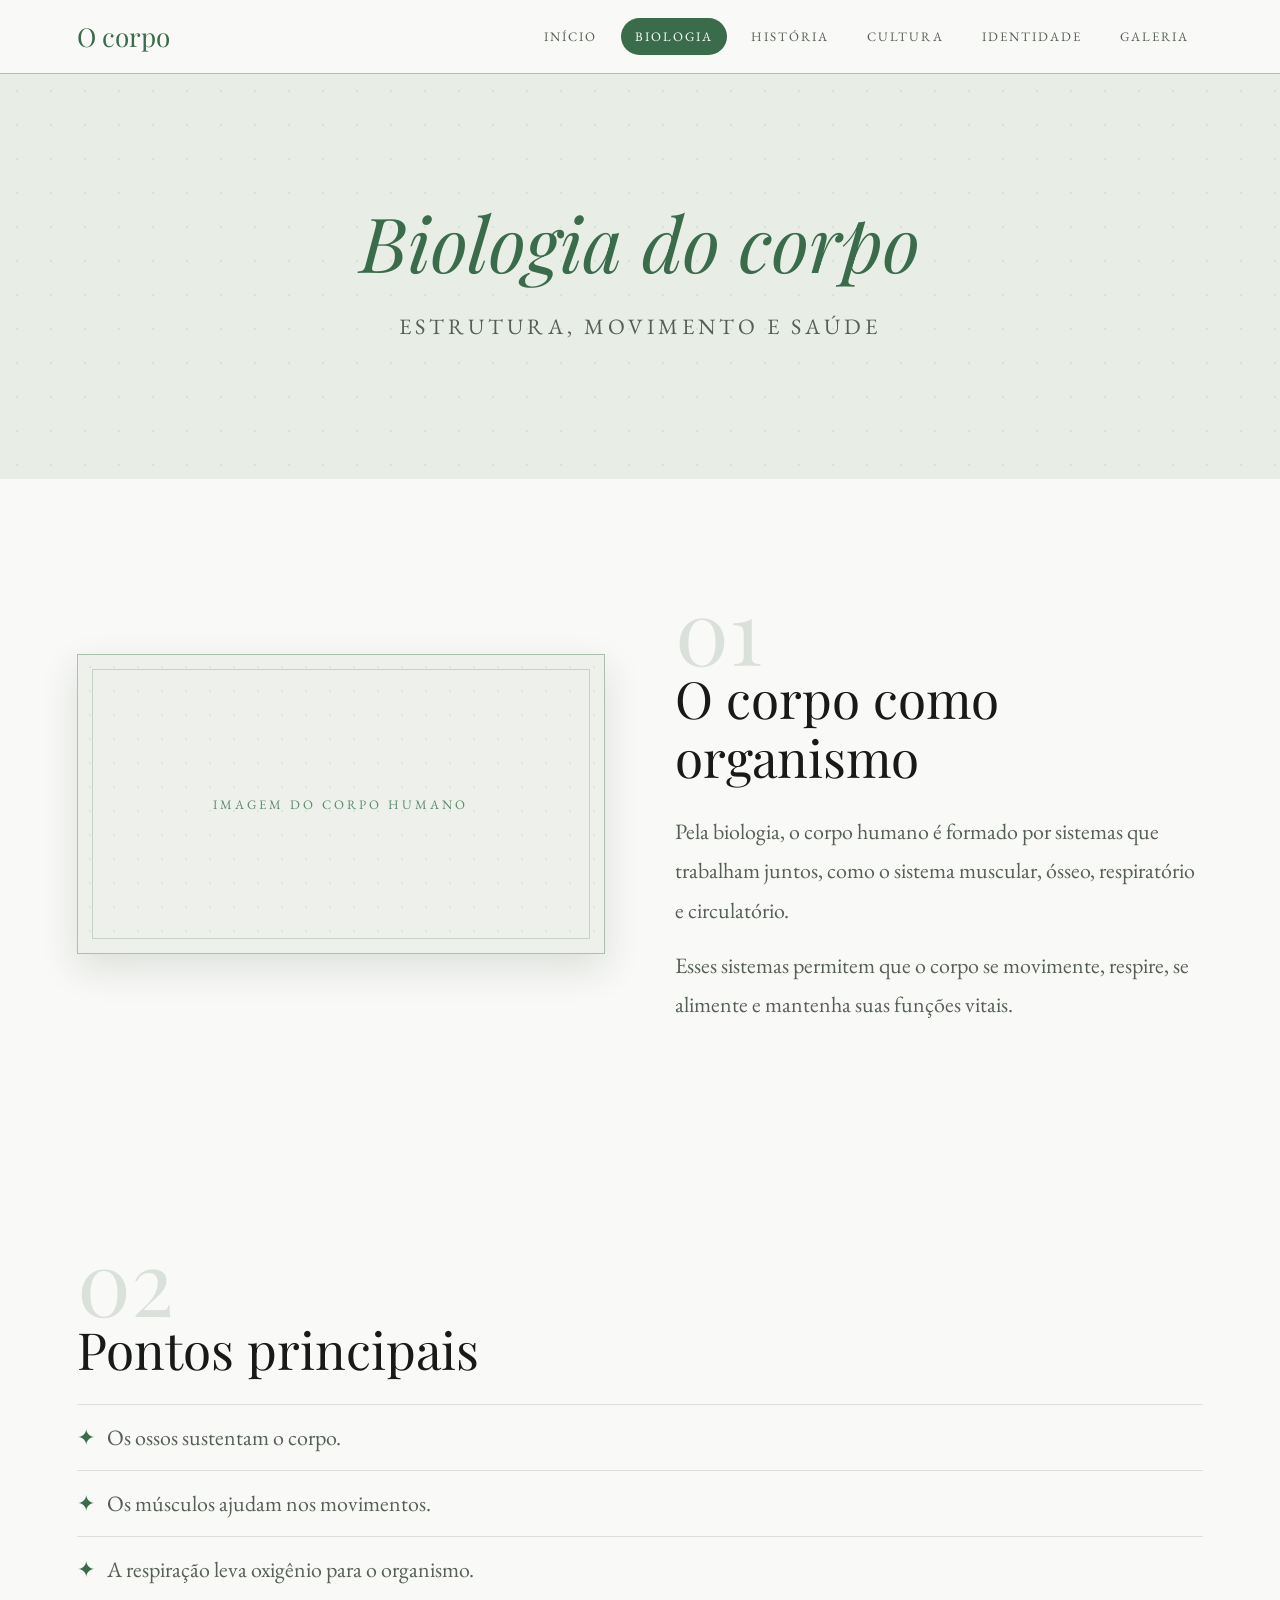
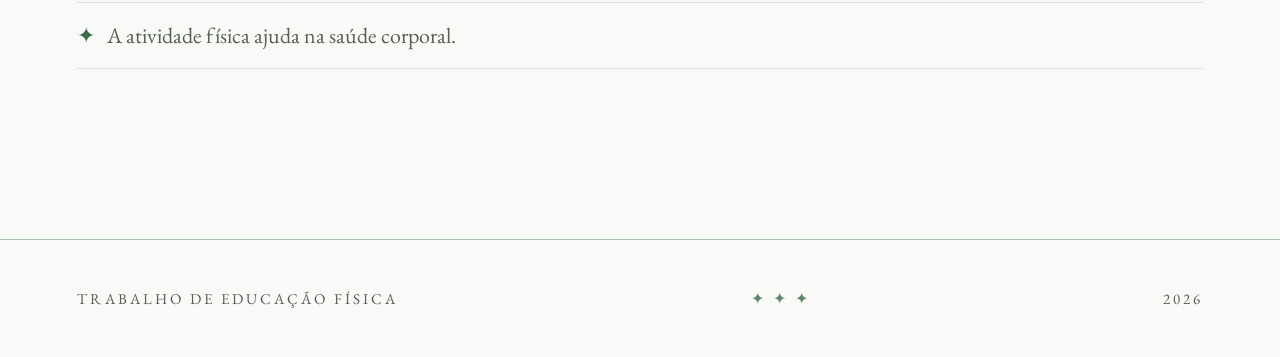
==== html/biologia.html @ e984618e "-Foi adicionada um menu para navergar nos conteudos -Foi adicionado uma imagem para teste" ====
<!DOCTYPE html>
<html lang="pt-BR">
<head>
  <meta charset="UTF-8">
  <meta name="viewport" content="width=device-width, initial-scale=1.0">

  <title>Biologia do Corpo</title>

  <link rel="preconnect" href="https://fonts.googleapis.com">
  <link rel="preconnect" href="https://fonts.gstatic.com" crossorigin>
  <link href="https://fonts.googleapis.com/css2?family=Playfair+Display:ital,wght@0,400;0,700;1,400&family=EB+Garamond:wght@400;500&display=swap" rel="stylesheet">

  <!-- Arquivos CSS separados -->
  <link rel="stylesheet" href="/css/base.css">
  <link rel="stylesheet" href="/css/menu.css">
  <link rel="stylesheet" href="/css/hero.css">
  <link rel="stylesheet" href="/css/layout.css">
  <link rel="stylesheet" href="/css/componentes.css">
  <link rel="stylesheet" href="/css/responsivo.css">
</head>
<body>
  <nav class="menu">
    <a href="../index.html" class="logo">O corpo</a>

    <div class="abas">
      <a href="../index.html">Início</a>
      <a href="biologia.html" class="ativo">Biologia</a>
      <a href="historia.html">História</a>
      <a href="cultura.html">Cultura</a>
      <a href="identidade.html">Identidade</a>
      <a href="galeria.html">Galeria</a>
    </div>
  </nav>
  <header class="hero-menor">
    <div>
      <h1>Biologia do corpo</h1>
      <p>estrutura, movimento e saúde</p>
    </div>
  </header>

  <main class="container">

    <section class="duas-colunas">

      <div class="bloco-imagem">
        <span>Imagem do corpo humano</span>
      </div>

      <div class="texto">
        <span class="numero">01</span>

        <h2>O corpo como organismo</h2>

        <p>
          Pela biologia, o corpo humano é formado por sistemas que trabalham
          juntos, como o sistema muscular, ósseo, respiratório e circulatório.
        </p>

        <p>
          Esses sistemas permitem que o corpo se movimente, respire,
          se alimente e mantenha suas funções vitais.
        </p>
      </div>

    </section>

    <section class="secao topicos">
      <span class="numero">02</span>

      <h2>Pontos principais</h2>

      <ul>
        <li>Os ossos sustentam o corpo.</li>
        <li>Os músculos ajudam nos movimentos.</li>
        <li>A respiração leva oxigênio para o organismo.</li>
        <li>A atividade física ajuda na saúde corporal.</li>
      </ul>
    </section>

  </main>

  <footer class="rodape">
    <p>Trabalho de Educação Física</p>
    <span>✦ ✦ ✦</span>
    <p>2026</p>
  </footer>

</body>
</html>
---- css/base.css ----
/* =========================================================
   BASE.CSS
   Configurações gerais do site:
   cores, reset, fonte e estilos básicos.
========================================================= */

/* Variáveis de cores usadas no site inteiro */
:root {
  --fundo: #f9f9f7;
  --fundo-2: #f1f3ef;
  --fundo-3: #e8ede5;

  --texto: #181a17;
  --texto-suave: #556055;

  --verde: #3a6b4a;
  --verde-claro: #5c8a6a;

  --caixa: #eef1eb;
  --borda: #aabfae;
  --linha: rgba(24, 26, 23, 0.12);
  --sombra: rgba(40, 80, 50, 0.14);
}

/* Remove margens e espaçamentos padrões do navegador */
* {
  box-sizing: border-box;
  margin: 0;
  padding: 0;
}

/* Configuração principal do corpo da página */
body {
  background: var(--fundo);
  color: var(--texto);
  font-family: 'EB Garamond', serif;
  overflow-x: hidden;
}

/* Títulos principais das seções */
h2 {
  font-family: 'Playfair Display', serif;
  font-size: clamp(34px, 4vw, 52px);
  font-weight: 400;
  line-height: 1.15;
  margin-bottom: 25px;
}

/* Parte destacada dentro dos títulos */
h2 em {
  color: var(--verde);
}

/* Parágrafos do site */
p {
  color: var(--texto-suave);
  font-size: 22px;
  line-height: 1.8;
  margin-bottom: 15px;
}
---- css/menu.css ----
/* =========================================================
   MENU.CSS
   Estilos do menu superior e das abas.
========================================================= */

/* Barra do menu */
.menu {
  width: 100%;
  padding: 18px 6%;
  background: rgba(249, 249, 247, 0.92);
  border-bottom: 1px solid var(--borda);

  display: flex;
  align-items: center;
  justify-content: space-between;
  gap: 30px;

  position: sticky;
  top: 0;
  z-index: 10;
  backdrop-filter: blur(8px);
}

/* Logo do menu */
.logo {
  font-family: 'Playfair Display', serif;
  font-size: 26px;
  color: var(--verde);
  text-decoration: none;
  white-space: nowrap;
}

/* Área onde ficam os links */
.abas {
  display: flex;
  align-items: center;
  gap: 10px;
  flex-wrap: wrap;
}

/* Link normal do menu */
.abas a {
  color: var(--texto-suave);
  text-decoration: none;
  text-transform: uppercase;
  letter-spacing: 2px;
  font-size: 13px;

  padding: 10px 14px;
  border-radius: 999px;
  transition: 0.2s;
}

/* Efeito ao passar o mouse */
.abas a:hover {
  background: var(--fundo-3);
  color: var(--verde);
}

/* Aba da página atual */
.abas a.ativo {
  background: var(--verde);
  color: white;
}
---- css/hero.css ----
/* =========================================================
   HERO.CSS
   Estilos da capa principal e das capas menores.
========================================================= */

/* Capa grande da página inicial */
.hero {
  min-height: 90vh;
  position: relative;
  display: grid;

  grid-template-columns: 1fr 1fr 1.4fr 1fr 1fr;
  grid-template-rows: 90px 1fr auto 1fr 90px;

  background: var(--fundo);
  overflow: hidden;
}

/* Pontinhos de fundo da capa */
.hero::before {
  content: "";
  position: absolute;
  inset: 0;

  background-image: radial-gradient(var(--borda) 1px, transparent 1px);
  background-size: 36px 36px;
  opacity: 0.22;
}

/* Área do título da capa */
.hero-titulo {
  grid-column: 2 / 5;
  grid-row: 3 / 4;

  z-index: 2;
  text-align: center;
  align-self: center;
  justify-self: center;
}

/* Título da capa */
.hero-titulo h1 {
  font-family: 'Playfair Display', serif;
  font-size: clamp(48px, 6vw, 92px);
  font-style: italic;
  font-weight: 400;
  line-height: 1.05;
}

/* Subtítulo da capa */
.hero-titulo p {
  margin-top: 20px;
  color: var(--verde-claro);
  text-transform: uppercase;
  letter-spacing: 5px;
  font-size: 16px;
}

/* Capa menor das páginas internas */
.hero-menor {
  min-height: 45vh;
  background: var(--fundo-3);
  display: flex;
  align-items: center;
  justify-content: center;
  text-align: center;
  padding: 70px 20px;
  position: relative;
  overflow: hidden;
}

/* Pontinhos da capa menor */
.hero-menor::before {
  content: "";
  position: absolute;
  inset: 0;
  background-image: radial-gradient(var(--borda) 1px, transparent 1px);
  background-size: 34px 34px;
  opacity: 0.25;
}

/* Conteúdo da capa menor */
.hero-menor div {
  position: relative;
  z-index: 1;
}

/* Título da capa menor */
.hero-menor h1 {
  font-family: 'Playfair Display', serif;
  font-size: clamp(42px, 6vw, 76px);
  font-style: italic;
  font-weight: 400;
  color: var(--verde);
}

/* Subtítulo da capa menor */
.hero-menor p {
  margin-top: 15px;
  letter-spacing: 4px;
  text-transform: uppercase;
}

/* Blocos decorativos da capa inicial */
.bloco {
  position: relative;
  z-index: 1;

  background: var(--caixa);
  border: 1px solid var(--borda);
  box-shadow: 0 14px 35px var(--sombra);

  display: flex;
  align-items: center;
  justify-content: center;

  color: var(--verde-claro);
  text-transform: uppercase;
  letter-spacing: 3px;
  font-size: 12px;

  overflow: hidden;
}

/* Textura de pontinhos dentro dos blocos */
.bloco::before {
  content: "";
  position: absolute;
  inset: 0;

  background-image: radial-gradient(var(--borda) 1px, transparent 1px);
  background-size: 24px 24px;
  opacity: 0.25;
}

/* Borda interna dos blocos */
.bloco::after {
  content: "";
  position: absolute;
  inset: 14px;
  border: 1px solid var(--borda);
  opacity: 0.6;
}

/* Texto dos blocos */
.bloco span {
  position: relative;
  z-index: 1;
}

/* Bloco grande da esquerda */
.bloco-esquerda {
  grid-column: 1 / 3;
  grid-row: 1 / 4;
  clip-path: polygon(0 0, 100% 0, 82% 100%, 0 100%);
}

/* Bloco de cima */
.bloco-topo {
  grid-column: 3 / 5;
  grid-row: 1 / 2;
  clip-path: polygon(0 0, 100% 0, 100% 70%, 0 100%);
}

/* Bloco grande da direita */
.bloco-direita {
  grid-column: 4 / 6;
  grid-row: 2 / 5;
  clip-path: polygon(18% 0, 100% 0, 100% 100%, 0 100%);
}

/* Bloco inferior esquerdo */
.bloco-baixo-esquerda {
  grid-column: 1 / 3;
  grid-row: 4 / 6;
  clip-path: polygon(0 0, 88% 12%, 100% 100%, 0 100%);
}

/* Bloco inferior central */
.bloco-centro-baixo {
  grid-column: 3 / 4;
  grid-row: 4 / 6;
  clip-path: polygon(8% 8%, 92% 0, 100% 88%, 0 100%);
}
---- css/layout.css ----
/* =========================================================
   LAYOUT.CSS
   Estrutura das seções, colunas e espaçamentos.
========================================================= */

/* Área central do conteúdo */
.container {
  width: 88%;
  max-width: 1180px;
  margin: 0 auto;
}

/* Seção padrão */
.secao {
  position: relative;
  padding: 90px 0;
}

/* Limita a largura dos textos */
.texto {
  max-width: 760px;
}

/* Centraliza textos e blocos */
.centro {
  text-align: center;
  margin-left: auto;
  margin-right: auto;
}

/* Número grande decorativo das seções */
.numero {
  display: block;
  font-family: 'Playfair Display', serif;
  font-size: 90px;
  color: var(--verde);
  opacity: 0.16;
  margin-bottom: -20px;
}

/* Layout de duas colunas */
.duas-colunas {
  display: grid;
  grid-template-columns: 1fr 1fr;
  gap: 70px;
  align-items: center;
  padding: 90px 0;
}

/* Bloco com fundo diferente */
.fundo-alternado {
  background: var(--fundo-2);
  margin: 40px calc(50% - 50vw);
  padding: 20px calc(50vw - 50%);
}

/* Rodapé */
.rodape {
  border-top: 1px solid var(--borda);
  margin: 80px auto 0;
  padding: 45px 6%;

  display: flex;
  align-items: center;
  justify-content: space-between;

  color: var(--verde-claro);
  text-transform: uppercase;
  letter-spacing: 3px;
}

/* Texto do rodapé */
.rodape p {
  font-size: 15px;
  margin: 0;
}
---- css/componentes.css ----
/* =========================================================
   COMPONENTES.CSS
   Caixas de imagem, frase destacada, tópicos, mosaico e galeria.
========================================================= */

/* Caixa padrão para imagens */
.bloco-imagem {
  min-height: 300px;
  position: relative;

  background: var(--caixa);
  border: 1px solid var(--borda);
  box-shadow: 0 14px 35px var(--sombra);

  display: flex;
  align-items: center;
  justify-content: center;

  color: var(--verde-claro);
  text-transform: uppercase;
  letter-spacing: 3px;
  font-size: 13px;

  overflow: hidden;
}

/* Textura da caixa de imagem */
.bloco-imagem::before {
  content: "";
  position: absolute;
  inset: 0;

  background-image: radial-gradient(var(--borda) 1px, transparent 1px);
  background-size: 24px 24px;
  opacity: 0.25;
}

/* Borda interna da caixa de imagem */
.bloco-imagem::after {
  content: "";
  position: absolute;
  inset: 14px;
  border: 1px solid var(--borda);
  opacity: 0.6;
}

/* Texto dentro da caixa de imagem */
.bloco-imagem span {
  position: relative;
  z-index: 1;
}

/* Área da imagem grande */
.imagem-grande {
  margin: 30px 0;
}

/* Caixa da imagem grande */
.imagem-grande .bloco-imagem {
  height: 430px;
  clip-path: polygon(0 5%, 100% 0, 100% 95%, 0 100%);
}

/* Imagem vertical */
.imagem-alta {
  min-height: 460px;
}

/* Parágrafo com barra lateral */
.texto-com-barra {
  border-left: 3px solid var(--verde);
  padding-left: 22px;
}

/* Frase destacada */
.frase-destaque {
  margin: 60px 0;
  padding: 60px 40px;

  border-top: 1px solid var(--borda);
  border-bottom: 1px solid var(--borda);

  text-align: center;
}

/* Texto da frase destacada */
.frase-destaque p {
  max-width: 850px;
  margin: 0 auto;

  font-family: 'Playfair Display', serif;
  font-size: clamp(30px, 4vw, 46px);
  font-style: italic;
  color: var(--texto);
}

/* Lista de tópicos */
.topicos ul {
  list-style: none;
}

/* Item da lista */
.topicos li {
  border-top: 1px solid var(--linha);
  padding: 18px 0;

  color: var(--texto-suave);
  font-size: 22px;
}

/* Símbolo antes de cada tópico */
.topicos li::before {
  content: "✦";
  color: var(--verde);
  margin-right: 12px;
}

/* Linha no último tópico */
.topicos li:last-child {
  border-bottom: 1px solid var(--linha);
}

/* Mosaico de imagens */
.mosaico {
  display: grid;
  grid-template-columns: repeat(12, 1fr);
  grid-template-rows: 210px 210px;
  gap: 12px;
}

/* Posição de cada item do mosaico */
.item-1 {
  grid-column: 1 / 6;
  grid-row: 1 / 2;
}

.item-2 {
  grid-column: 6 / 9;
  grid-row: 1 / 2;
}

.item-3 {
  grid-column: 9 / 13;
  grid-row: 1 / 3;
  clip-path: polygon(0 0, 100% 0, 100% 100%, 10% 100%);
}

.item-4 {
  grid-column: 1 / 4;
  grid-row: 2 / 3;
}

.item-5 {
  grid-column: 4 / 9;
  grid-row: 2 / 3;
}

/* Altura dos itens do mosaico */
.mosaico .bloco-imagem {
  height: 100%;
  min-height: 0;
}

/* Galeria circular */
.galeria-circular {
  display: flex;
  justify-content: center;
  align-items: center;
  gap: 45px;
  margin-top: 45px;
}

/* Cada item da galeria */
.galeria-item {
  display: flex;
  flex-direction: column;
  align-items: center;
}

/* Legenda da galeria */
.galeria-item p {
  margin-top: 15px;
  font-size: 16px;
  text-transform: uppercase;
  letter-spacing: 3px;
}

/* Círculo da galeria */
.circulo {
  position: relative;
  border-radius: 50%;
  background: var(--caixa);
  border: 1px solid var(--borda);
  box-shadow: 0 14px 35px var(--sombra);
  overflow: hidden;
}

/* Textura do círculo */
.circulo::before {
  content: "";
  position: absolute;
  inset: 0;

  background-image: radial-gradient(var(--borda) 1px, transparent 1px);
  background-size: 24px 24px;
  opacity: 0.25;
}

/* Tamanhos dos círculos */
.pequeno {
  width: 210px;
  height: 210px;
}

.medio {
  width: 230px;
  height: 230px;
}

.grande {
  width: 340px;
  height: 340px;
}
---- css/responsivo.css ----
/* =========================================================
   RESPONSIVO.CSS
   Ajustes para telas menores, como celular e tablet.
========================================================= */

@media (max-width: 900px) {
  /* Menu vira coluna no celular */
  .menu {
    flex-direction: column;
    align-items: center;
  }

  /* Centraliza as abas */
  .abas {
    justify-content: center;
  }

  /* Capa principal fica mais simples */
  .hero {
    min-height: 80vh;
    display: flex;
    align-items: center;
    justify-content: center;
    padding: 50px 20px;
  }

  /* Esconde blocos decorativos no celular */
  .hero .bloco {
    display: none;
  }

  /* Diminui o título da capa */
  .hero-titulo h1 {
    font-size: 48px;
  }

  /* Duas colunas viram uma coluna */
  .duas-colunas {
    grid-template-columns: 1fr;
    gap: 35px;
  }

  /* Mosaico vira lista vertical */
  .mosaico {
    display: flex;
    flex-direction: column;
  }

  /* Altura dos itens do mosaico no celular */
  .mosaico .bloco-imagem {
    height: 220px;
  }

  /* Galeria circular vira coluna */
  .galeria-circular {
    flex-direction: column;
  }

  /* Círculos ficam do mesmo tamanho no celular */
  .grande,
  .medio,
  .pequeno {
    width: 240px;
    height: 240px;
  }

  /* Rodapé vira coluna */
  .rodape {
    flex-direction: column;
    gap: 15px;
    text-align: center;
  }
}
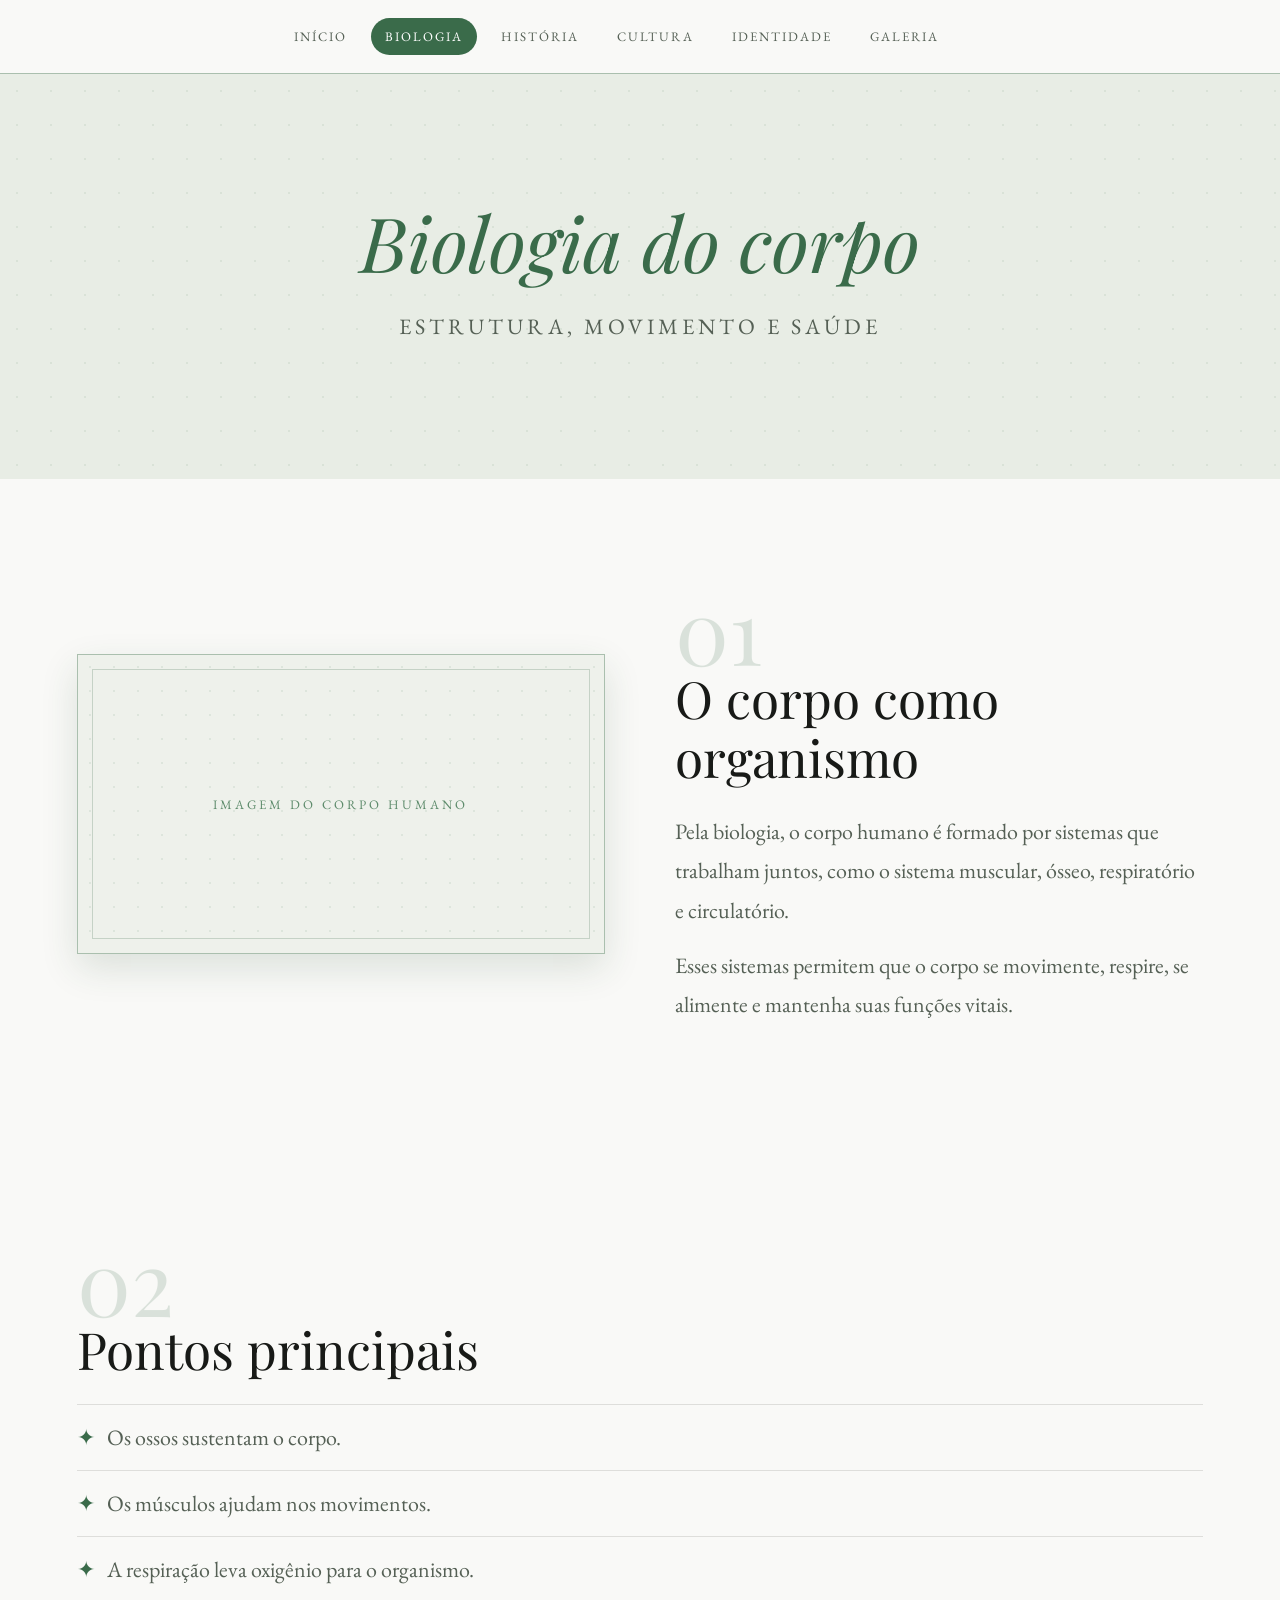
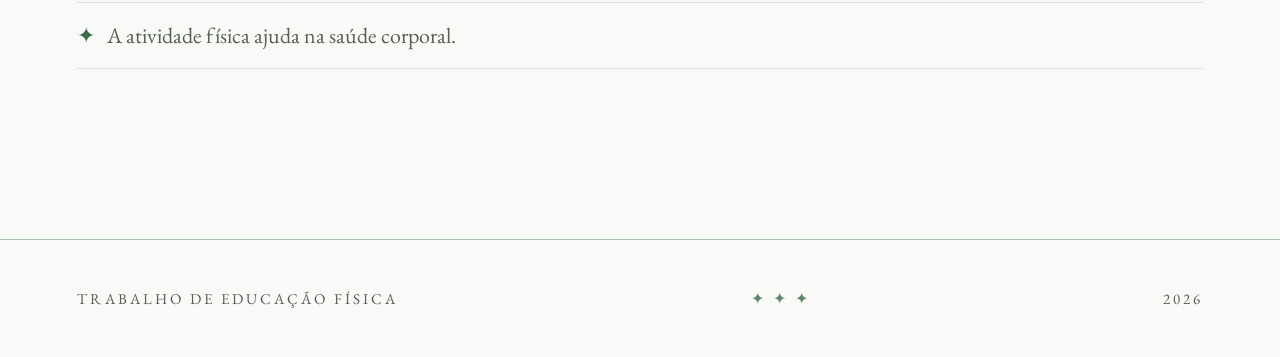
==== commit e98b62da: "-Menu modificado" ====
--- a/html/biologia.html
+++ b/html/biologia.html
@@ -20,7 +20,6 @@
 </head>
 <body>
   <nav class="menu">
-    <a href="../index.html" class="logo">O corpo</a>
 
     <div class="abas">
       <a href="../index.html">Início</a>
--- a/css/menu.css
+++ b/css/menu.css
@@ -18,7 +18,6 @@
   position: sticky;
   top: 0;
   z-index: 10;
-  backdrop-filter: blur(8px);
 }
 
 /* Logo do menu */
@@ -36,6 +35,8 @@
   align-items: center;
   gap: 10px;
   flex-wrap: wrap;
+  position: relative;
+  left: 18%;
 }
 
 /* Link normal do menu */
